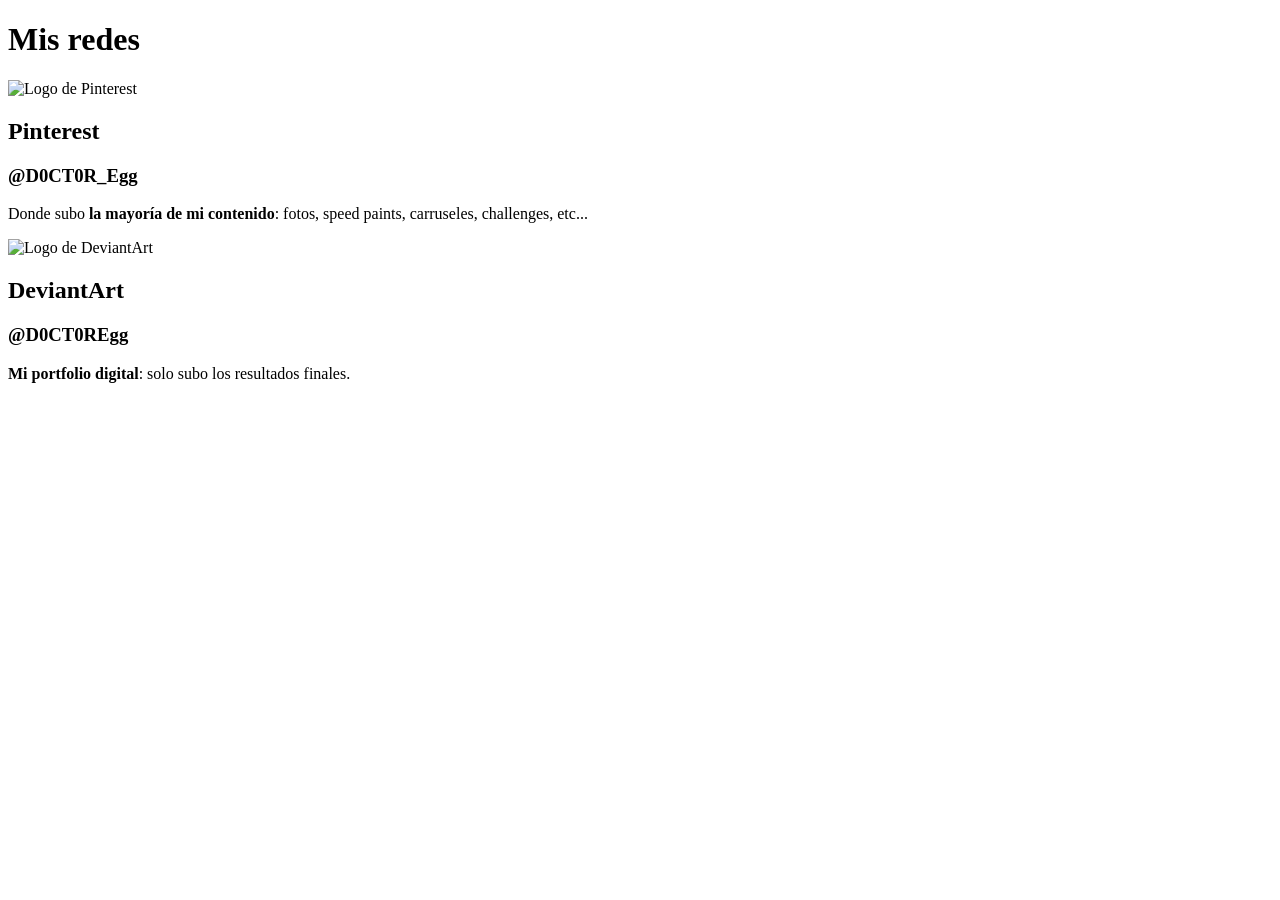
==== redes.html @ f7d88ef1 "Create redes.html" ====
<!DOCTYPE html>
<html lang="es">
<head>
	<meta charset="UTF-8">
	<meta name="viewport" content="width=device-width, initial-scale=1.0">
	<title>Redes</title>
    <link rel="stylesheet" href="style-redes.css">
</head>

<body class="body">

	<header class="header">
		<h1 class="header__title">Mis redes</h1>
	</header>

	<main class="main">

		<section class="social social--pinterest">
			<img class="social__logo" src="img/pinterest logo.png" alt="Logo de Pinterest">
			
			<h2 class="social__name">Pinterest</h2>
			<h3 class="social__username">@D0CT0R_Egg</h3>
			
			<p class="social__description">
				Donde subo <strong>la mayoría de mi contenido</strong>: fotos, speed paints, carruseles, challenges, etc...
			</p>
		</section>

		<section class="social social--deviantart">
			<img class="social__logo" src="img/deviant art logo.png" alt="Logo de DeviantArt">
			
			<h2 class="social__name">DeviantArt</h2>
			<h3 class="social__username">@D0CT0REgg</h3>
			
			<p class="social__description">
				<strong>Mi portfolio digital</strong>: solo subo los resultados finales.
			</p>
		</section>

	</main>

</body>
</html>
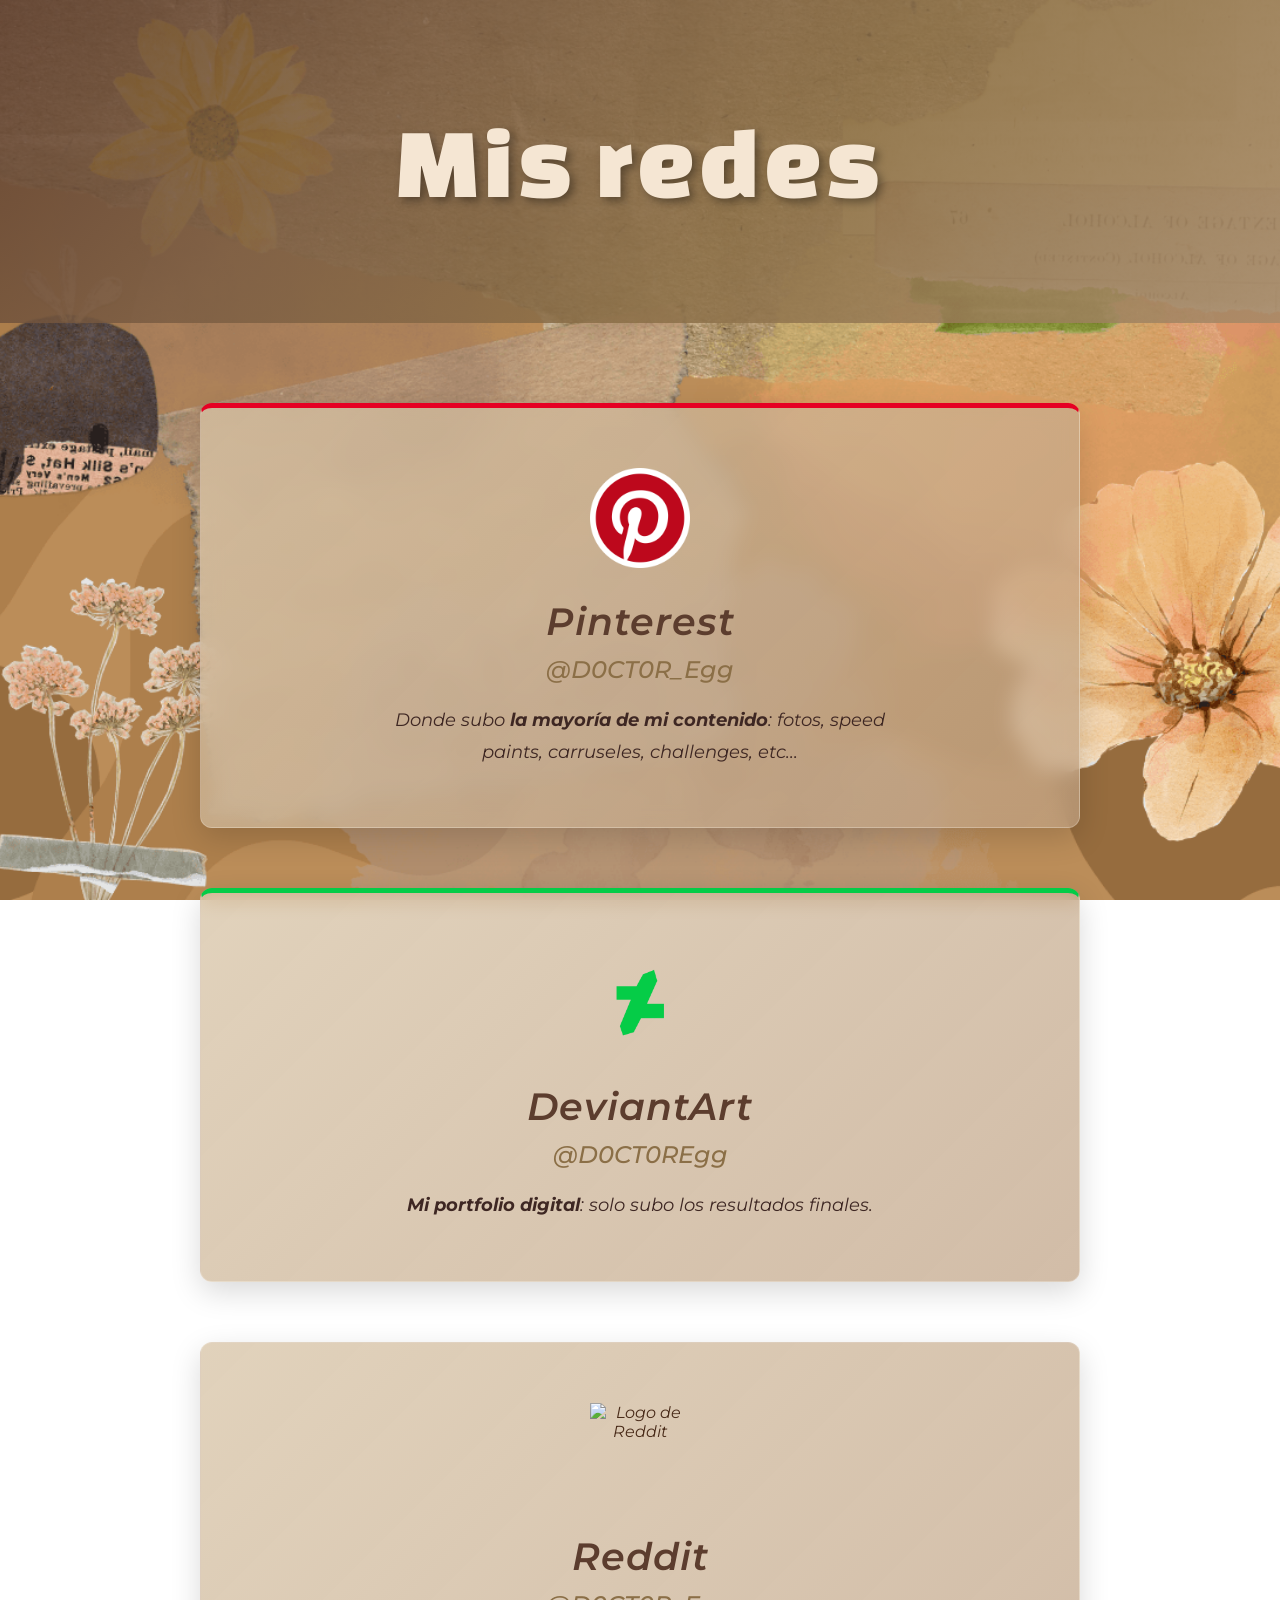
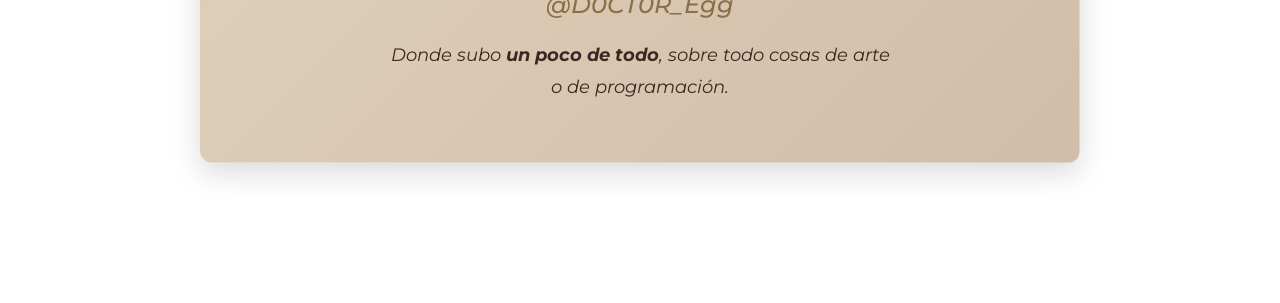
==== commit d5f3262a: "Update redes.html" ====
--- a/redes.html
+++ b/redes.html
@@ -37,6 +37,15 @@
 			</p>
 		</section>
 
+		<section class="social social--reddit">
+			<img class="social__logo" src="img/reddit logo.png" alt="Logo de Reddit">
+
+			<h2 class="social__name">Reddit</h2>
+			<h3 class="social__username">@D0CT0R_Egg</h3>
+			<p class="social__description">Donde subo <strong>un poco de todo</strong>, sobre todo cosas de arte o de programación.</p>
+
+		</section>
+
 	</main>
 
 </body>
--- a/style-redes.css
+++ b/style-redes.css
@@ -0,0 +1,153 @@
+* {
+	margin: 0;
+	padding: 0;
+	box-sizing: border-box;
+}
+
+@font-face {
+	font-family: 'Changa_one';
+	src: url('fonts/Changa_One/ChangaOne-Regular.ttf') format('truetype'),
+		 url('fonts/Changa_One/ChangaOne-Italic.ttf') format('truetype');
+}
+
+@font-face {
+	font-family: 'Montserrat';
+	src: url('fonts/Montserrat-Italic-VariableFont_wght.ttf') format('truetype'),
+		 url('fonts/Montserrat-VariableFont_wght.ttf') format('truetype');
+}
+
+/* ===================== */
+/* 🌍 BASE */
+/* ===================== */
+
+.body {
+	font-family: "Montserrat", sans-serif;
+	background-image: url('img/fondo.png');
+	background-size: cover;
+	background-attachment: fixed;
+	background-position: center;
+	color: #4A2C1A;
+	min-height: 100vh;
+	display: flex;
+	flex-direction: column;
+}
+
+/* ===================== */
+/* 🟤 HEADER */
+/* ===================== */
+
+.header {
+	background: linear-gradient(135deg, rgba(92, 61, 46, 0.85) 0%, rgba(122, 92, 66, 0.85) 30%, rgba(139, 111, 71, 0.85) 60%, rgba(166, 137, 104, 0.85) 100%);
+	padding: clamp(60px, 10vw, 100px) clamp(20px, 5vw, 60px);
+	text-align: center;
+}
+
+.header__title {
+	font-family: "Changa_one", serif;
+	font-size: clamp(2.5rem, 8vw, 7rem);
+	color: #F5E6D3;
+	text-shadow: 4px 4px 8px rgba(0, 0, 0, 0.35);
+	letter-spacing: 4px;
+	font-weight: normal;
+	line-height: 1.2;
+}
+
+/* ===================== */
+/* 📦 MAIN */
+/* ===================== */
+
+.main {
+	flex: 1;
+	max-width: 1000px;
+	margin: 0 auto;
+	width: 100%;
+	padding: clamp(40px, 8vw, 80px) clamp(20px, 5vw, 60px);
+}
+
+/* ===================== */
+/* 🧱 SOCIAL CARD */
+/* ===================== */
+
+.social {
+	background: linear-gradient(135deg, rgba(215, 195, 165, 0.75) 0%, rgba(190, 160, 130, 0.7) 100%);
+	padding: clamp(30px, 6vw, 60px) clamp(25px, 6vw, 70px);
+	margin-bottom: clamp(30px, 6vw, 60px);
+	border-radius: 12px;
+	box-shadow: 0 10px 30px rgba(0, 0, 0, 0.15);
+	backdrop-filter: blur(10px);
+	border: 1px solid rgba(255, 255, 255, 0.2);
+	transition: all 0.3s ease;
+	display: flex;
+	flex-direction: column;
+	align-items: center;
+	text-align: center;
+}
+
+.social:hover {
+	transform: translateY(-5px);
+	box-shadow: 0 15px 40px rgba(0, 0, 0, 0.2);
+}
+
+/* ===================== */
+/* 🖼️ LOGO */
+/* ===================== */
+
+.social__logo {
+	width: clamp(70px, 10vw, 100px);
+	height: clamp(70px, 10vw, 100px);
+	object-fit: contain;
+	margin-bottom: 30px;
+}
+
+/* ===================== */
+/* 🏷️ TEXTOS */
+/* ===================== */
+
+.social__name {
+	font-size: clamp(1.5rem, 3vw, 2.5rem);
+	color: #5C3D2E;
+	margin-bottom: 10px;
+	font-weight: 600;
+	letter-spacing: 1px;
+}
+
+.social__username {
+	font-size: clamp(1.1rem, 2.5vw, 1.5rem);
+	color: #8B6F47;
+	margin-bottom: 20px;
+	font-weight: 500;
+}
+
+.social__description {
+	font-size: clamp(1rem, 2vw, 1.1rem);
+	color: #3E2723;
+	line-height: 1.8;
+	max-width: 500px;
+}
+
+/* ===================== */
+/* 🎨 VARIANTES */
+/* ===================== */
+
+.social--pinterest {
+	border-top: 5px solid #E60023;
+}
+
+.social--deviantart {
+	border-top: 5px solid #05CC47;
+}
+
+/* ===================== */
+/* 📱 RESPONSIVE */
+/* ===================== */
+
+@media (max-width: 768px) {
+
+	.social {
+		margin-bottom: 40px;
+	}
+
+	.social:hover {
+		transform: none;
+	}
+}
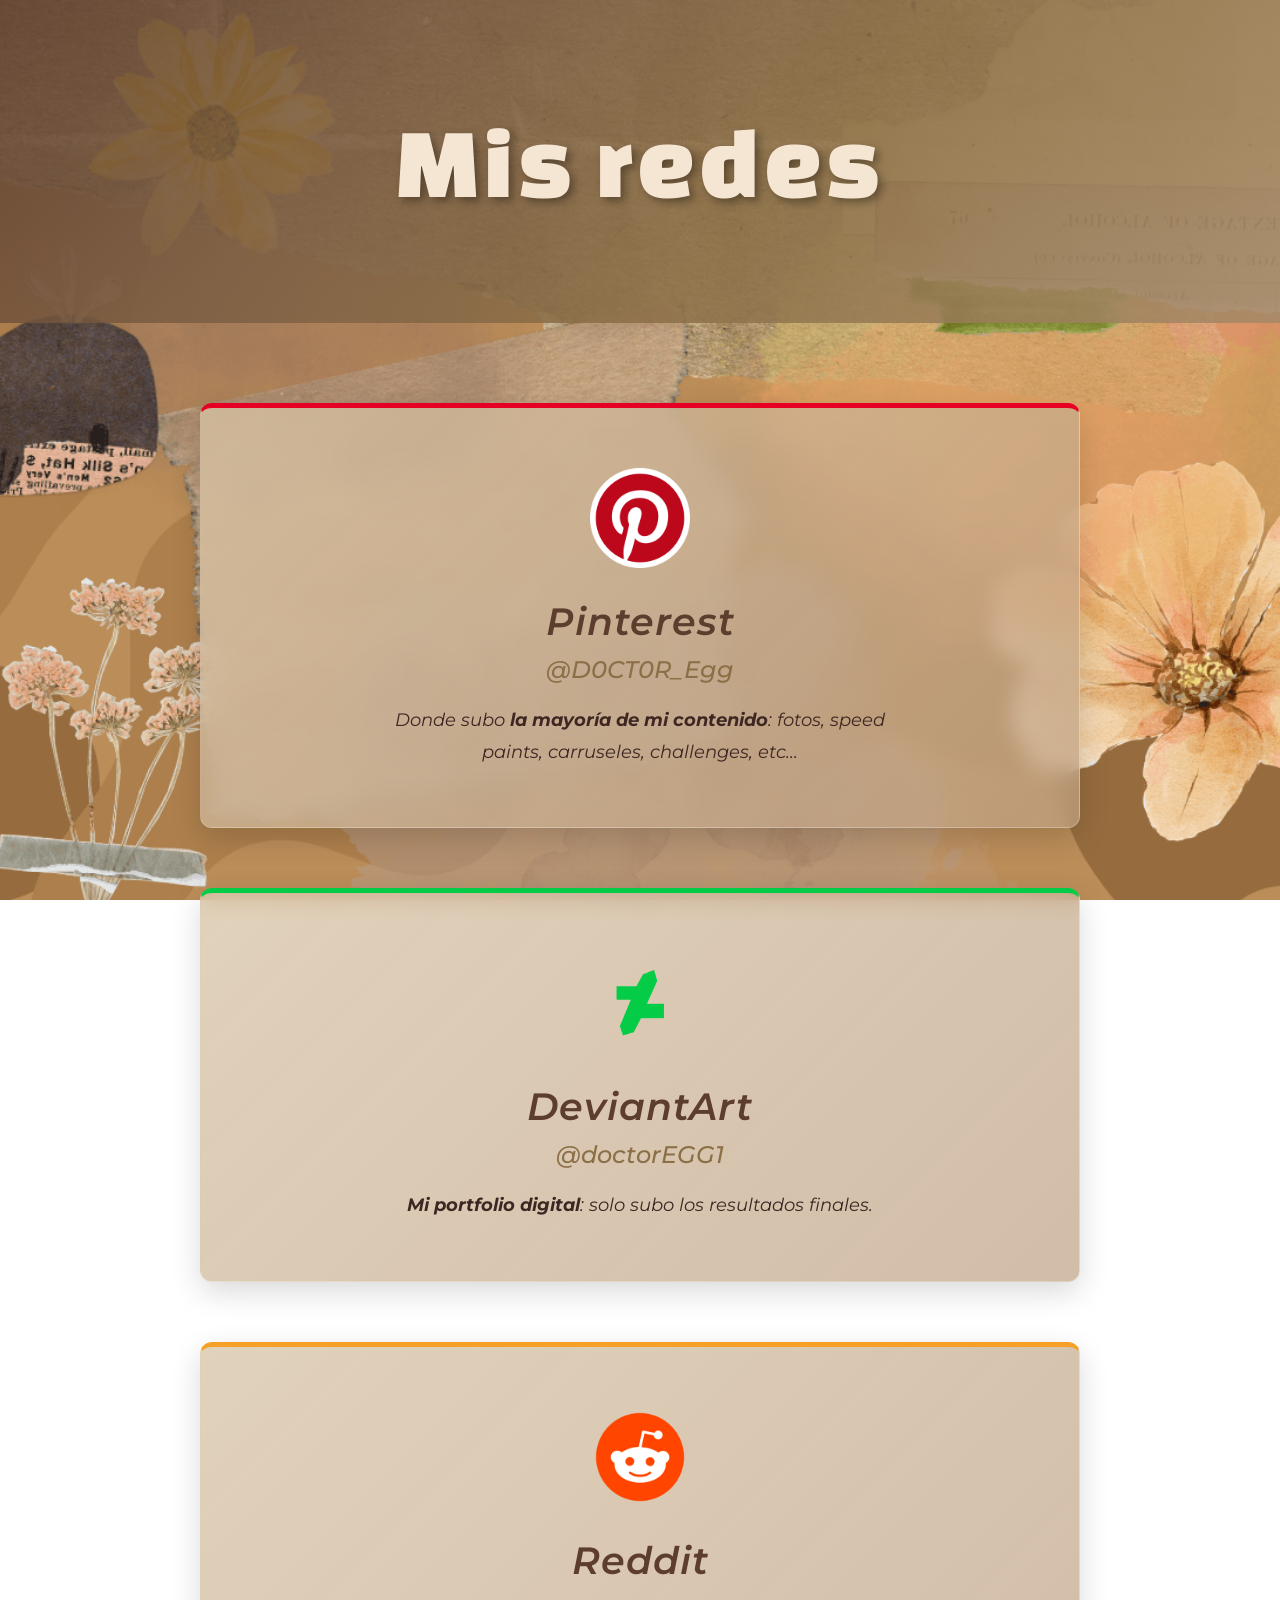
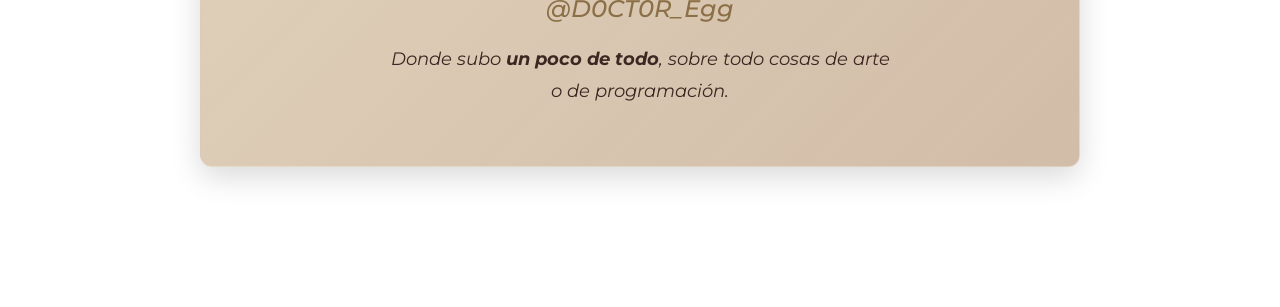
==== commit 587e279b: "Update redes.html" ====
--- a/redes.html
+++ b/redes.html
@@ -30,7 +30,7 @@
 			<img class="social__logo" src="img/deviant art logo.png" alt="Logo de DeviantArt">
 			
 			<h2 class="social__name">DeviantArt</h2>
-			<h3 class="social__username">@D0CT0REgg</h3>
+			<h3 class="social__username">@doctorEGG1</h3>
 			
 			<p class="social__description">
 				<strong>Mi portfolio digital</strong>: solo subo los resultados finales.
--- a/style-redes.css
+++ b/style-redes.css
@@ -137,6 +137,10 @@
 	border-top: 5px solid #05CC47;
 }
 
+.social--reddit {
+	border-top: 5px solid #f7a027;
+}
+
 /* ===================== */
 /* 📱 RESPONSIVE */
 /* ===================== */
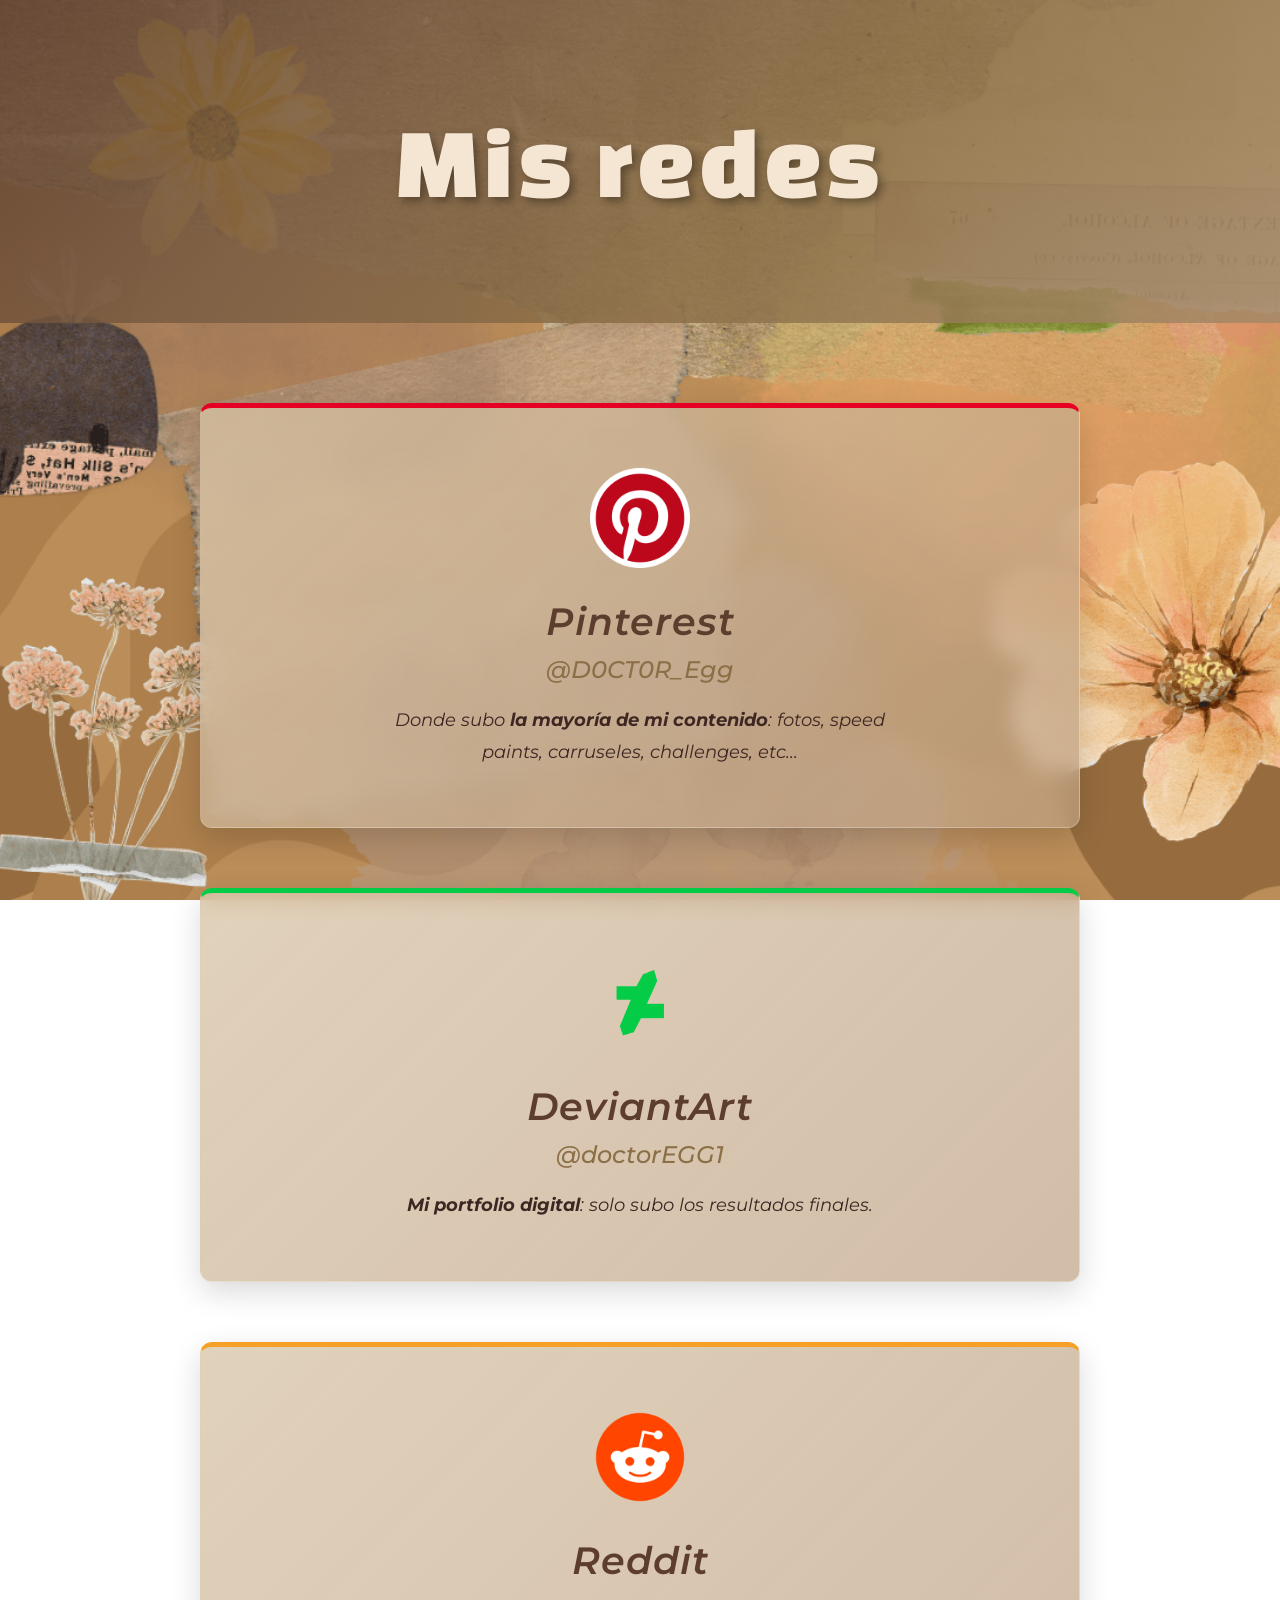
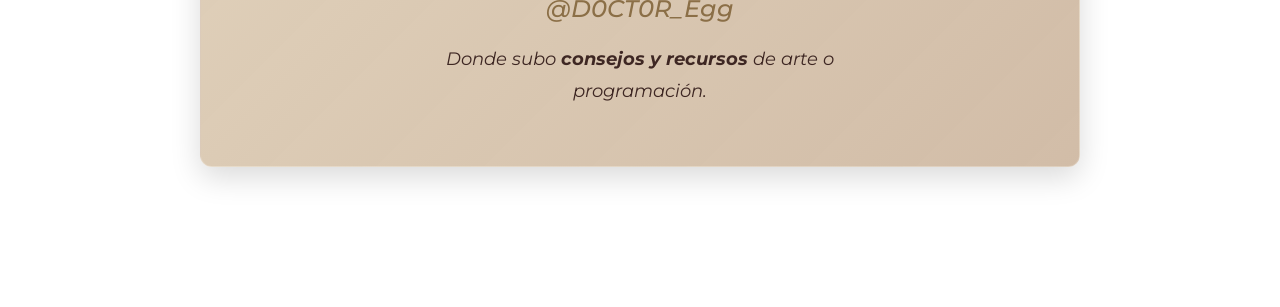
==== commit 305c80f9: "Update redes.html" ====
--- a/redes.html
+++ b/redes.html
@@ -42,7 +42,7 @@
 
 			<h2 class="social__name">Reddit</h2>
 			<h3 class="social__username">@D0CT0R_Egg</h3>
-			<p class="social__description">Donde subo <strong>un poco de todo</strong>, sobre todo cosas de arte o de programación.</p>
+			<p class="social__description">Donde subo <strong>consejos y recursos</strong> de arte o programación.
 
 		</section>
 
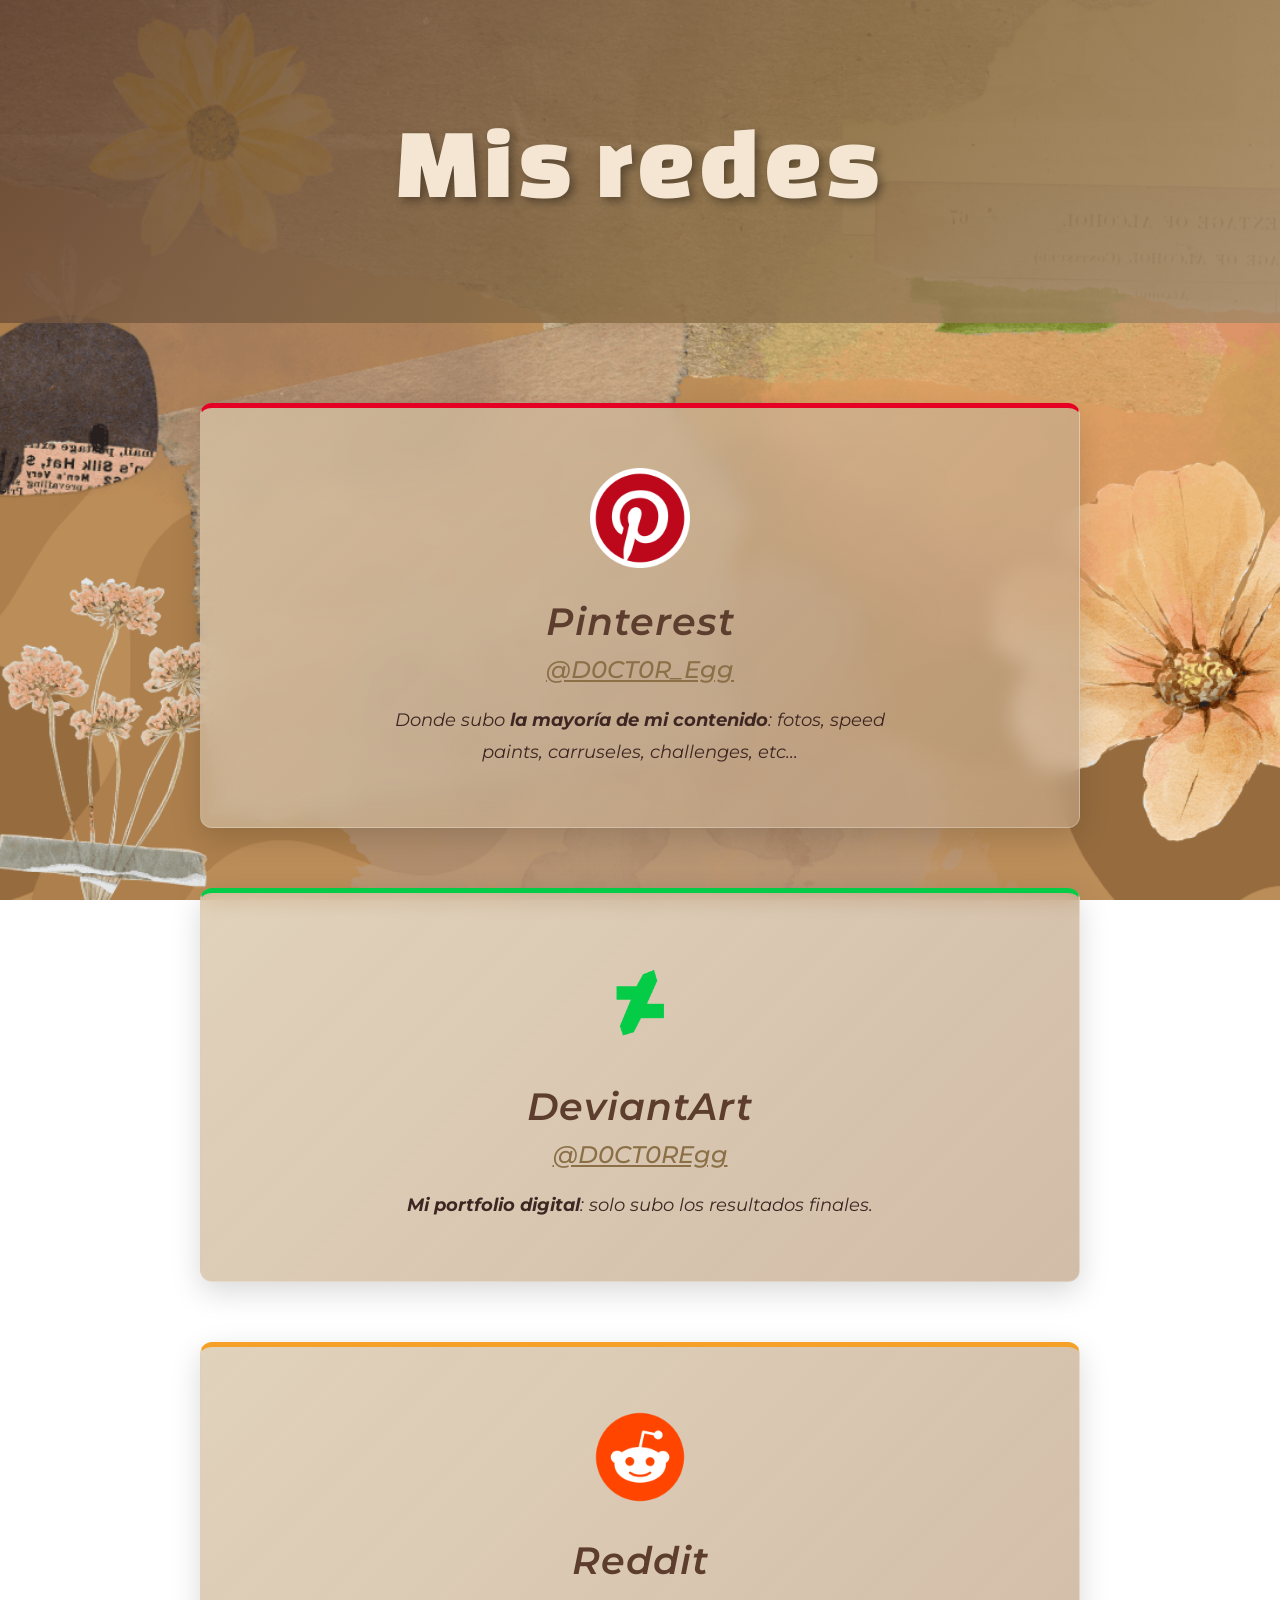
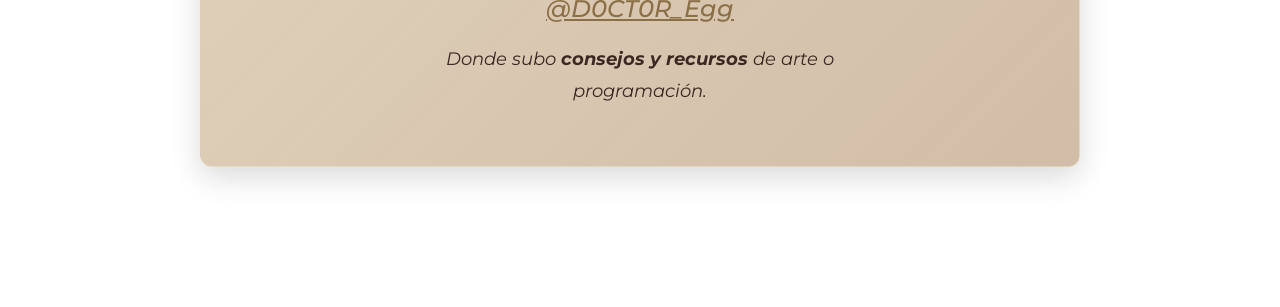
==== commit 227bee0a: "Update redes.html" ====
--- a/redes.html
+++ b/redes.html
@@ -19,7 +19,7 @@
 			<img class="social__logo" src="img/pinterest logo.png" alt="Logo de Pinterest">
 			
 			<h2 class="social__name">Pinterest</h2>
-			<h3 class="social__username">@D0CT0R_Egg</h3>
+			<a class="social__username" href="https://es.pinterest.com/D0CT0R_Egg/_profile/" target="_blank">@D0CT0R_Egg</a>
 			
 			<p class="social__description">
 				Donde subo <strong>la mayoría de mi contenido</strong>: fotos, speed paints, carruseles, challenges, etc...
@@ -30,7 +30,7 @@
 			<img class="social__logo" src="img/deviant art logo.png" alt="Logo de DeviantArt">
 			
 			<h2 class="social__name">DeviantArt</h2>
-			<h3 class="social__username">@doctorEGG1</h3>
+			<a class="social__username" href="https://www.deviantart.com/d0ct0regg" target="_blank">@D0CT0REgg</a>
 			
 			<p class="social__description">
 				<strong>Mi portfolio digital</strong>: solo subo los resultados finales.
@@ -41,7 +41,7 @@
 			<img class="social__logo" src="img/reddit logo.png" alt="Logo de Reddit">
 
 			<h2 class="social__name">Reddit</h2>
-			<h3 class="social__username">@D0CT0R_Egg</h3>
+			<a class="social__username" href="https://www.reddit.com/user/D0CT0R_Egg/" target="_blank">@D0CT0R_Egg</a>
 			<p class="social__description">Donde subo <strong>consejos y recursos</strong> de arte o programación.
 
 		</section>
